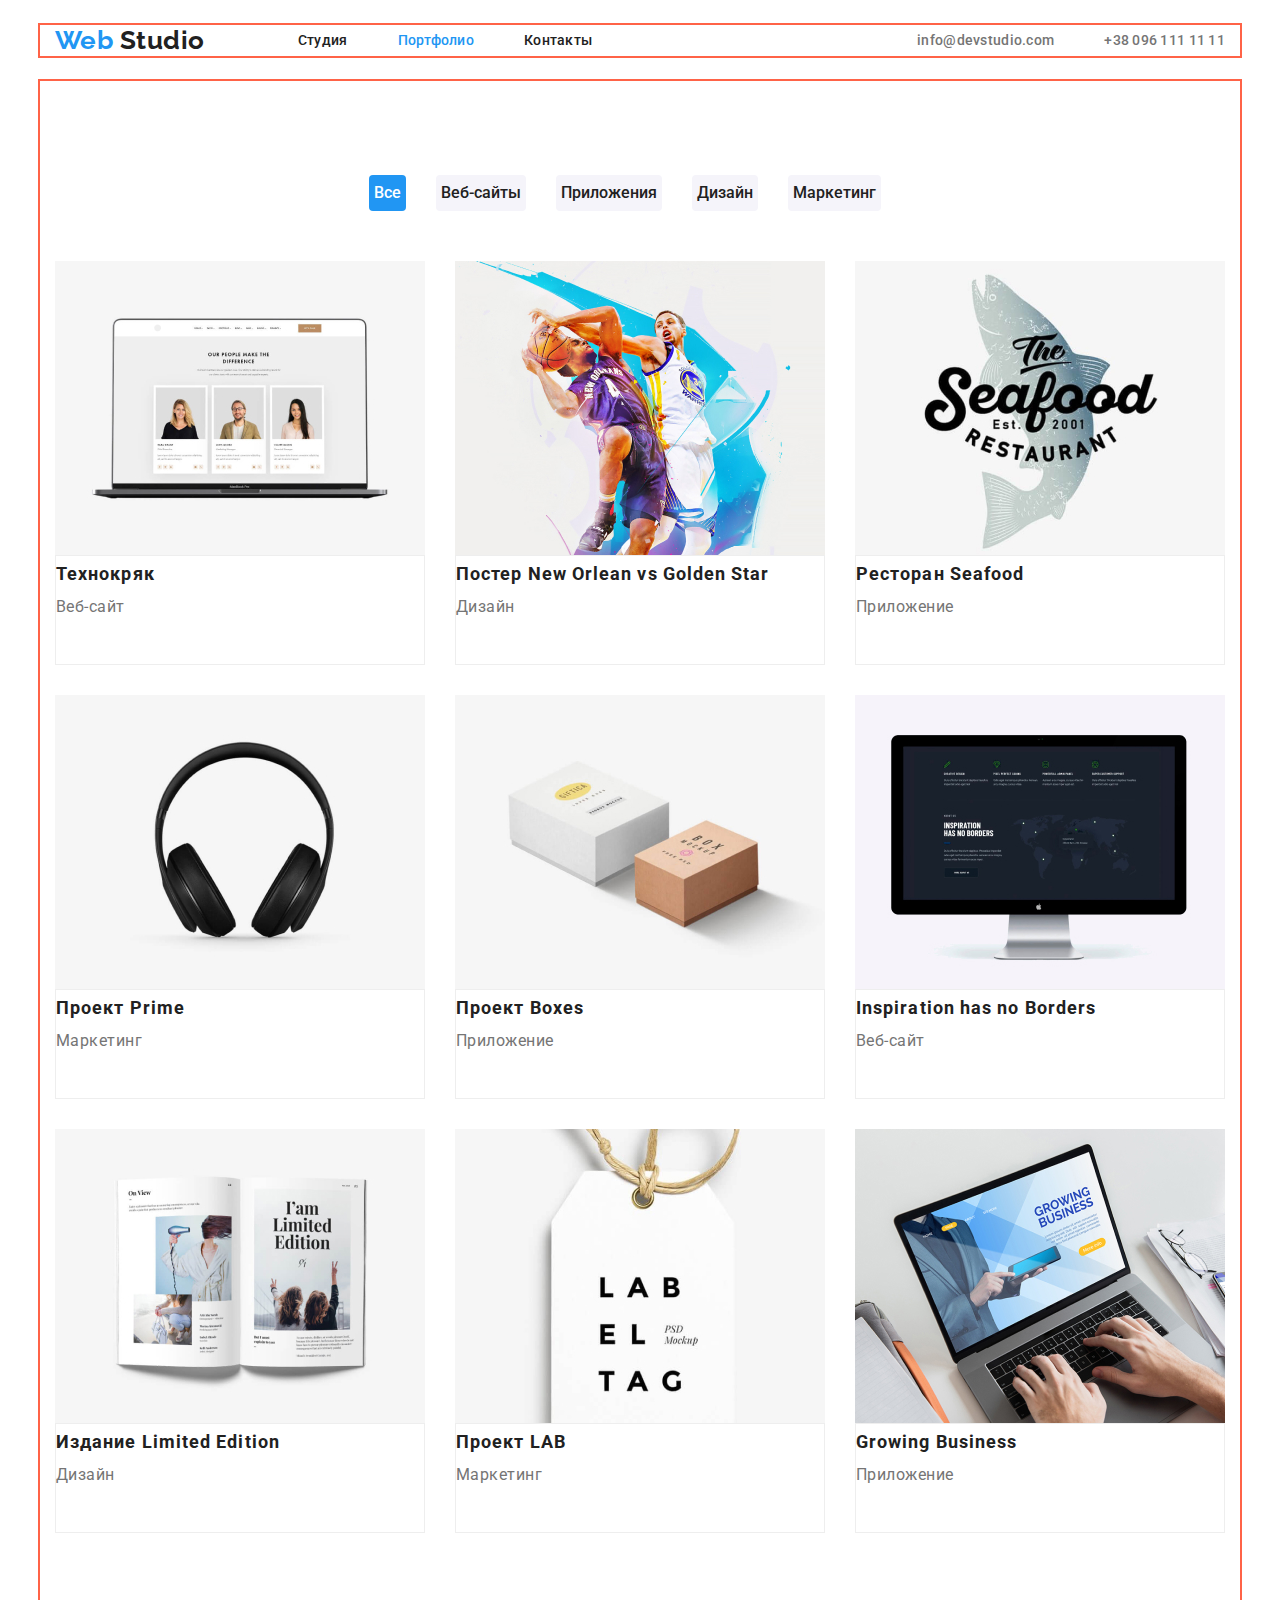
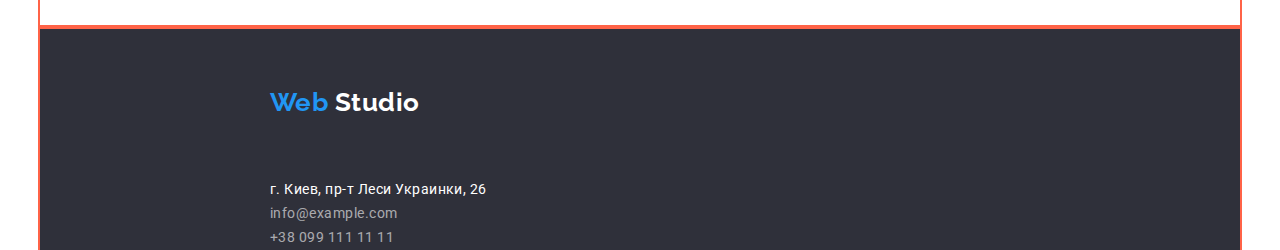
==== portfolio.html @ 09114503 "Репозиторий для разметки и оформления всех декоративных элементов" ====
<!DOCTYPE html>
<html lang="ru">
	<head>
		<meta charset="UTF-8" />
		<meta name="viewport" content="width=device-width, initial-scale=1.0" />
		<title>Портфолио</title>
		<link
			href="https://fonts.googleapis.com/css2?family=Raleway:wght@700&family=Roboto:wght@400;500;700;900&display=swap"
			rel="stylesheet"
		/>
		<link
			rel="stylesheet"
			href="https://cdnjs.cloudflare.com/ajax/libs/modern-normalize/1.0.0/modern-normalize.min.css"
		/>
		<link rel="stylesheet" href="./css/styles.css" />
	</head>
	<body>
		<!--Шапка сайта-->
		<header class="header">
			<div class="container">
				<nav class="navigation">
					<a href="/" class="logo" lang="en">
						Web
						<span class="accent-black">Studio</span>
					</a>
					<ul class="site-nav">
						<li class="site-nav-item"><a href="./index.html" class="link">Студия</a></li>
						<li class="site-nav-item"><a href="./portfolio.html" class="link current">Портфолио</a></li>
						<li class="site-nav-item"><a href="" class="link">Контакты</a></li>
					</ul>
				</nav>
				<address>
					<ul class="contacts">
						<li class="item">
							<a href="mailto:info@devstudio.com" class="link">info@devstudio.com</a>
						</li>
						<li>
							<a href="tel:+380961111111" class="link">+38 096 111 11 11</a>
						</li>
					</ul>
				</address>
			</div>
		</header>
		<main>
			<!-- Проекты -->
			<section>
				<div class="container">
					<ul class="projects">
						<li><button type="button" class="btn item current">Все</button></li>
						<li><button type="button" class="btn item">Веб-сайты</button></li>
						<li><button type="button" class="btn item">Приложения</button></li>
						<li><button type="button" class="btn item">Дизайн</button></li>
						<li><button type="button" class="btn item">Маркетинг</button></li>
					</ul>

					<ul class="portfolio-section">
						<li class="portfolio-section-item">
							<a href="">
								<img src="./images/tech.jpg" alt="Технокряк" width="370" height="294" />
								<div class="descrpt">
									<h2 class="title-list">Технокряк</h2>
									<p class="list">Веб-сайт</p>
								</div>
							</a>
						</li>

						<li class="portfolio-section-item">
							<a href="">
								<img src="./images/poster.jpg" alt="Постер New Orlean vs Golden Star" width="370" height="294" />
								<div class="descrpt">
									<h2 class="title-list">Постер New Orlean vs Golden Star</h2>
									<p class="list">Дизайн</p>
								</div>
							</a>
						</li>

						<li class="portfolio-section-item">
							<a href="">
								<img src="./images/Seafood.jpg" alt="Ресторан Seafood" width="370" height="294" />
								<div class="descrpt">
									<h2 class="title-list">Ресторан Seafood</h2>
									<p class="list">Приложение</p>
								</div>
							</a>
						</li>

						<li class="portfolio-section-item">
							<a href="">
								<img src="./images/prime-project.jpg" alt="Проект Prime" width="370" height="294" />
								<div class="descrpt">
									<h2 class="title-list">Проект Prime</h2>
									<p class="list">Маркетинг</p>
								</div>
							</a>
						</li>

						<li class="portfolio-section-item">
							<a href="">
								<img src="./images/boxes-project.jpg" alt="Проект Boxes" width="370" height="294" />
								<div class="descrpt">
									<h2 class="title-list">Проект Boxes</h2>
									<p class="list">Приложение</p>
								</div>
							</a>
						</li>

						<li class="portfolio-section-item">
							<a href="">
								<img src="./images/inspiration.jpg" alt="Inspiration has no Borders" width="370" height="294" />
								<div class="descrpt">
									<h2 class="title-list">Inspiration has no Borders</h2>
									<p class="list">Веб-сайт</p>
								</div>
							</a>
						</li>

						<li class="portfolio-section-item">
							<a href="">
								<img src="./images/limited-edition.jpg" alt="Издание Limited Edition" width="370" height="294" />
								<div class="descrpt">
									<h2 class="title-list">Издание Limited Edition</h2>
									<p class="list">Дизайн</p>
								</div>
							</a>
						</li>

						<li class="portfolio-section-item">
							<a href="">
								<img src="./images/lab-project.jpg" alt="Проект LAB" width="370" height="294" />
								<div class="descrpt">
									<h2 class="title-list">Проект LAB</h2>
									<p class="list">Маркетинг</p>
								</div>
							</a>
						</li>

						<li class="portfolio-section-item">
							<a href="">
								<img src="./images/growing-business.jpg" alt="Growing Business" width="370" height="294" />
								<div class="descrpt">
									<h2 class="title-list">Growing Business</h2>
									<p class="list">Приложение</p>
								</div>
							</a>
						</li>
					</ul>
				</div>
			</section>
		</main>

		<!--Футер-->
		<footer>
			<div class="footer container">
				<div class="footer-logo">
					<a href="/" class="footer logo">
						Web
						<span class="accent-white">Studio</span>
					</a>
				</div>
				<address class="footer-nav">
					г. Киев, пр-т Леси Украинки, 26
					<br />
					<a href="mailto:info@example.com" class="footer-contacts">info@example.com</a>
					<br />
					<a href="tel:+380991111111" class="footer-contacts">+38 099 111 11 11</a>
				</address>
			</div>

			<!-- <b class="footer-nav">присоединяйтесь</b>
			<ul>
				<li><a href="" aria-label="Ссылка на Instagram">Instagram</a></li>
				<li><a href="" aria-label="Ссылка на Twitter">Twitter</a></li>
				<li><a href="" aria-label="Ссылка на Facebook">Facebook</a></li>
				<li><a href="" aria-label="Ссылка на LinkedIn">LinkedIn</a></li>
			</ul>

			<b class="footer-nav">Подпишитесь на рассылку</b>
			<a href="" class="button">Подписаться</a> -->
		</footer>
	</body>
</html>
---- css/styles.css ----
:root {
	--primary-text-color: #212121;
	--title-text-color: #757575;
	--accent-color: #2196f3;
	--primary-white-color: #ffffff;
	--title-background-color: #f5f4fa;
	--footer-color: rgba(255, 255, 255, 0.6);
	--footer-background-color: #2f303a;
}

*,
*::before,
*::after {
	margin: 0;
	padding: 0;
}

body {
	background-color: var(--primary-white-color);
	color: var(--primary-text-color);
	font-family: Roboto, sans-serif;
	letter-spacing: 0.03em;
}
img {
	display: block;
}
visually-hidden {
}

ul {
	list-style: none;
	padding: 0;
	margin: 0;
}
a {
	text-decoration: none;
}

address {
	font-style: normal;
}

.container {
	width: 1200px;
	padding: 0 15px;
	margin: 0 auto;
	outline: 2px solid tomato;
}
/* Header */

.header {
	padding-top: 25px;
	padding-bottom: 25px;
}

.header .container {
	display: flex;
	align-items: center;
	justify-content: space-between;
}
.navigation {
	display: flex;
	align-items: center;
}

/* Logo */
.logo {
	color: var(--accent-color);
	font-family: Raleway, sans-serif;
	font-weight: bold;
	font-size: 26px;
	line-height: 1.19;
	text-decoration: none;

	margin-right: 93px;
}
.accent-black {
	color: var(--primary-text-color);
}
.accent-white {
	color: var(--primary-white-color);
}

/* Site-navigation */
.site-nav {
	display: flex;
}
.site-nav-item:not(:last-child) {
	margin-right: 50px;
}

.site-nav .link {
	color: var(--primary-text-color);
	font-weight: 500;
	font-size: 14px;
	line-height: 1.14;
	letter-spacing: 0.02em;
	text-decoration: none;
}

.site-nav .link:hover,
.site-nav .link:focus {
	color: var(--accent-color);
}

.site-nav .link.current {
	color: var(--accent-color);
}

/* Contacts */
.contacts {
	display: flex;
}
.contacts .item {
	margin-right: 50px;
}

.contacts .link {
	color: var(--title-text-color);
	font-style: normal;
	font-weight: 500;
	font-size: 14px;
	line-height: 1.14;
	letter-spacing: 0.02em;
	text-decoration: none;
}
.contacts .link:hover,
.contacts .link:focus {
	color: var(--accent-color);
}

/* Hero */
.hero .container {
	text-align: center;
	padding-top: 200px;
	padding-bottom: 280px;
	background-color: var(--footer-background-color);
}

.hero-title {
	color: var(--primary-white-color);
	font-weight: 900;
	font-size: 44px;
	line-height: 1.37;
	letter-spacing: 0.06em;
	margin-bottom: 30px;
}
.button {
	background-color: var(--accent-color);
	color: var(--primary-white-color);
	font-weight: bold;
	font-size: 16px;
	min-width: 200px;
	min-height: 50px;
	line-height: 1.88;
	text-align: center;
	letter-spacing: 0.06em;
	text-decoration: none;
	padding: 10px 32px;
	cursor: pointer;
}
/* Features */

.container .feature-list .title {
	color: var(--primary-text-color);
	font-weight: bold;
	font-size: 14px;
	line-height: 1.14;
	text-transform: uppercase;
}
.feature-list .text {
	color: var(--title-text-color);
	font-size: 14px;
	line-height: 1.71;
}

.feature-section .feature-list {
	display: flex;
}
.feature-section .item {
	width: 270px;
	flex-wrap: wrap;
	margin-top: 94px;
	margin-bottom: 94px;
	margin-right: 30px;
}
.section-title {
	color: var(--primary-text-color);
	font-weight: bold;
	font-size: 36px;
	line-height: 1.44;
	text-align: center;
	margin-bottom: 50px;
}
/* Our works  */

.work-list {
	display: flex;
	justify-content: space-between;
}
.work-list .item {
	margin-bottom: 188px;
}
.section .text {
	color: var(--title-text-color);
	font-size: 14px;
	line-height: 1.71;
}
.work-list .title {
	background-color: black;
	color: var(--primary-white-color);
	font-weight: bold;
	font-size: 14px;
	line-height: 1.14;
	text-transform: uppercase;
}
/* Team */
.team {
	display: flex;
}
.team .item {
	width: calc((100% - 90px) / 4);
	margin-bottom: 154px;
	text-align: center;
}
.team .item:not(:last-child) {
	margin-right: 30px;
}

.team-section .container {
	background-color: var(--title-background-color);
	margin-bottom: 94 px;
}

.team .name {
	color: var(--primary-text-color);
	font-weight: 500;
	font-size: 16px;
	line-height: 1.19;
	padding-top: 30px;
	padding-bottom: 10px;
}
.team .profession {
	color: var(--title-text-color);
	font-size: 16px;
	line-height: 1.9;
}
.team-descr {
	background: #ffffff;
	height: 108px;
}

/* Footer */

.footer.container {
	background-color: var(--footer-background-color);
	min-height: 220px;
}
.footer-nav {
	background-color: var(--footer-background-color);
	color: var(--primary-white-color);
	font-style: normal;
	font-size: 14px;
	line-height: 1.71;
	margin-top: 60px;
	margin-left: 215px;
}
.footer-contacts {
	background-color: var(--footer-background-color);
	color: var(--footer-color);
	font-size: 14px;
	line-height: 1.71;
	text-decoration: none;
}
.footer.logo {
	margin-left: 215px;
}

/* .footer-join {
	background-color: var(--footer-background-color);
	color: var(--primary-white-color);
	font-weight: bold;
	font-size: 14px;
	line-height: 1.14;
	text-transform: uppercase;
} */
.footer-logo {
	padding-top: 60px;
}
/* Стили для портфолио */
.projects .btn {
	background-color: var(--title-background-color);
	color: var(--primary-text-color);
	font-weight: 500;
	font-size: 16px;
	line-height: 1.62;
	border-radius: 4px;
	cursor: pointer;
	padding: 5px;
	margin-right: 30px;
	border: 0;
}
ul.projects {
	display: flex;
	justify-content: center;
}
.projects .item {
	margin-top: 94px;
	margin-bottom: 50px;
}

.projects .btn:hover,
.projects .btn:focus {
	background-color: var(--accent-color);
}
.projects .btn.current {
	background-color: var(--accent-color);
	color: var(--primary-white-color);
}

/* Portfolio section */

.portfolio-section {
	display: flex;
	flex-wrap: wrap;
	padding-bottom: 94px;
}

/* .container .portfolio-section {
} */
.portfolio-section-item {
	width: 370px;
	margin-right: 30px;
	margin-bottom: 30px;
}
.portfolio-section-item:nth-child(3n) {
	margin-right: 0;
}
.portfolio-section-item:nth-last-child(-n + 3) {
	margin-bottom: 0;
}
.portfolio-section .title-list {
	color: var(--primary-text-color);
	font-weight: bold;
	font-size: 18px;
	line-height: 2;
	letter-spacing: 0.06em;
}
.portfolio-section .list {
	color: var(--title-text-color);
	font-size: 16px;
	line-height: 1.87;
}

.descrpt {
	border: 1px solid #eeeeee;
	height: 110px;
}

/* .portfolio-section .description {
	background-color: var(--accent-color);
	color: var(--primary-white-color);
	font-size: 18px;
	line-height: 1.56;
} */
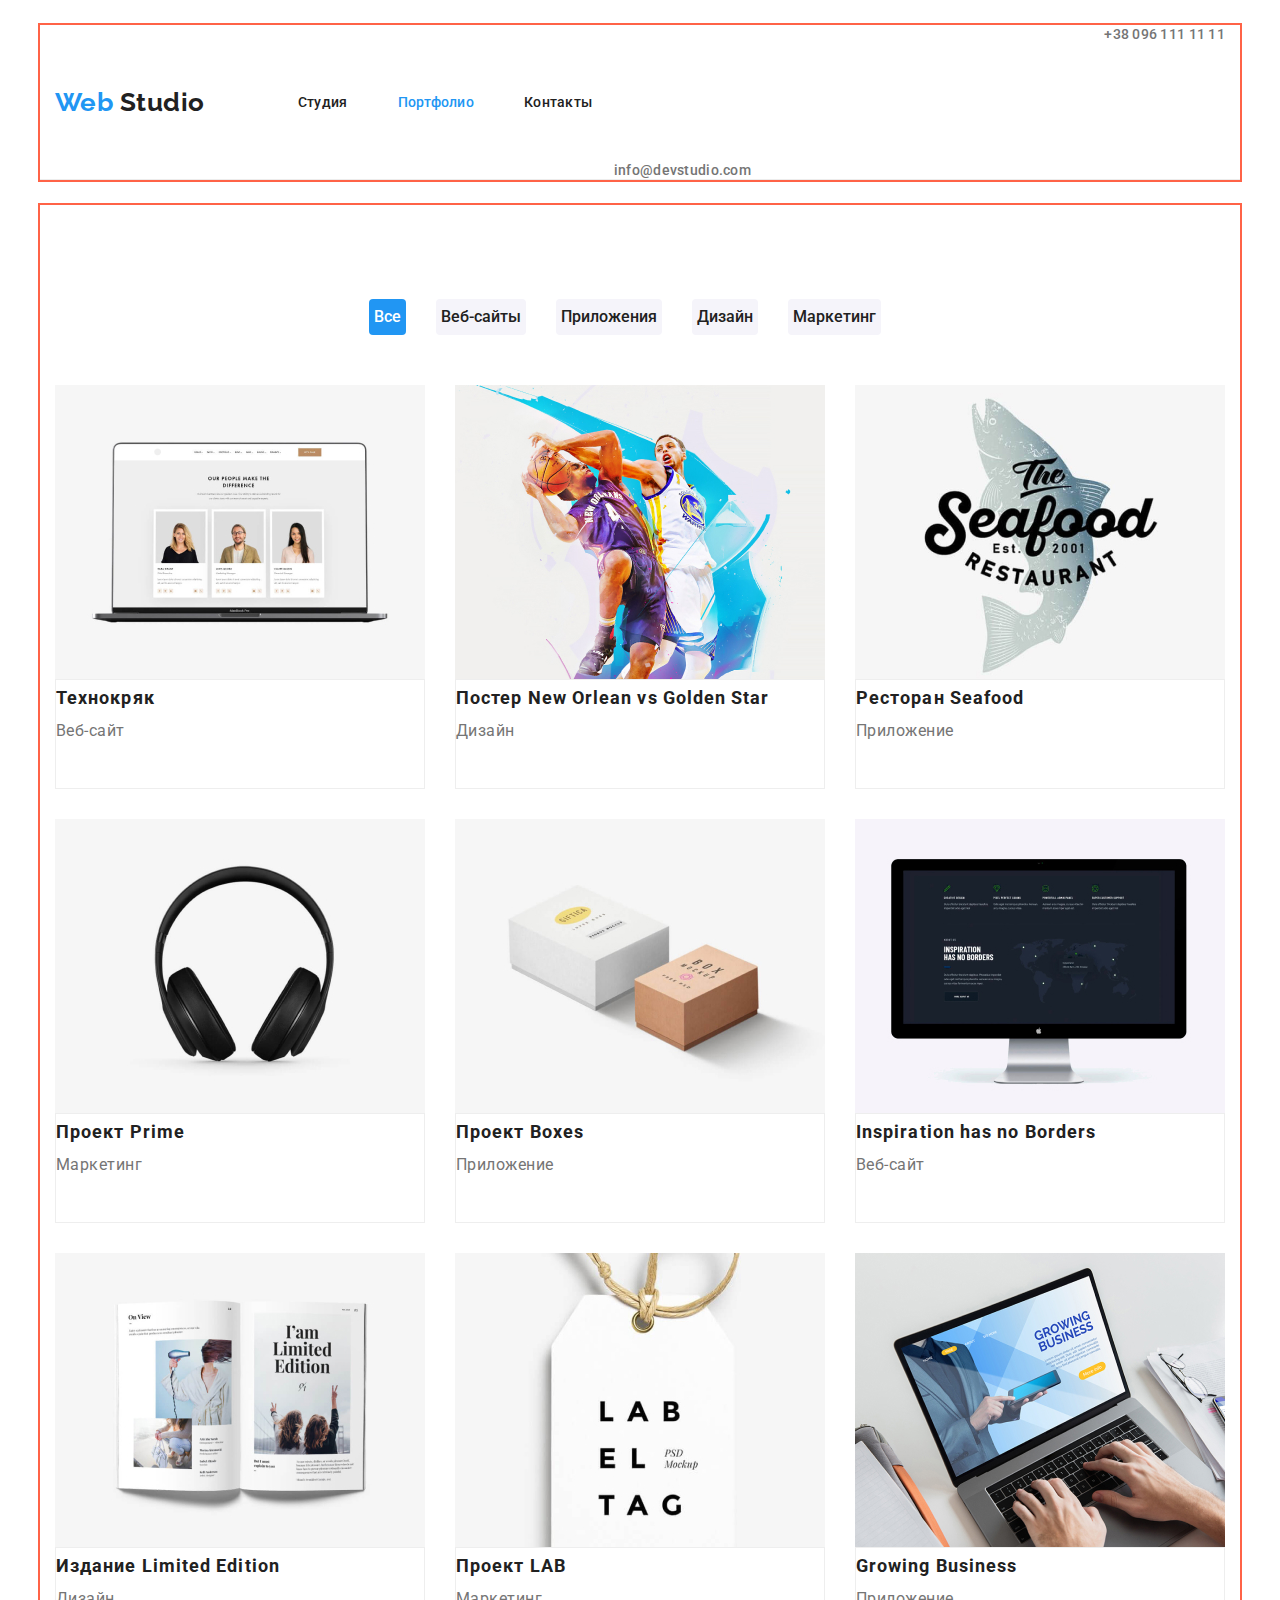
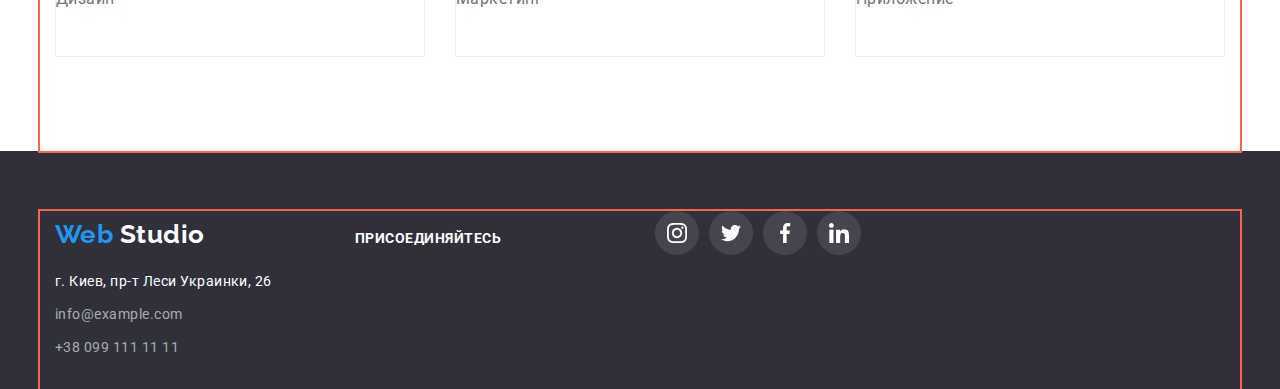
==== commit 88d11050: "Добавляет отступы" ====
--- a/portfolio.html
+++ b/portfolio.html
@@ -32,7 +32,12 @@
 				<address>
 					<ul class="contacts">
 						<li class="item">
-							<a href="mailto:info@devstudio.com" class="link">info@devstudio.com</a>
+							<a href="mailto:info@devstudio.com" class="link">
+								info@devstudio.com
+								<svg>
+									<use></use>
+								</svg>
+							</a>
 						</li>
 						<li>
 							<a href="tel:+380961111111" class="link">+38 096 111 11 11</a>
@@ -148,34 +153,57 @@
 			</section>
 		</main>
 
-		<!--Футер-->
-		<footer>
-			<div class="footer container">
-				<div class="footer-logo">
-					<a href="/" class="footer logo">
+		<!-- Футер -->
+		<footer class="footer">
+			<div class="container">
+				<div class="footer-item">
+					<a href="/" class="logo">
 						Web
 						<span class="accent-white">Studio</span>
 					</a>
+
+					<address class="footer-nav">
+						<p>г. Киев, пр-т Леси Украинки, 26</p>
+
+						<a href="mailto:info@example.com" class="footer-contacts">info@example.com</a>
+
+						<a href="tel:+380991111111" class="footer-contacts">+38 099 111 11 11</a>
+					</address>
 				</div>
-				<address class="footer-nav">
-					г. Киев, пр-т Леси Украинки, 26
-					<br />
-					<a href="mailto:info@example.com" class="footer-contacts">info@example.com</a>
-					<br />
-					<a href="tel:+380991111111" class="footer-contacts">+38 099 111 11 11</a>
-				</address>
+
+				<b class="footer-item footer-join">ПРИСОЕДИНЯЙТЕСЬ</b>
+
+				<ul class="footer-social-list">
+					<li class="footer-list-item">
+						<a href="" class="footer-social-link">
+							<svg class="footer-link-svg">
+								<use href="./images/sprite.svg#instagram"></use>
+							</svg>
+						</a>
+					</li>
+					<li class="footer-list-item">
+						<a href="" class="footer-social-link">
+							<svg class="footer-link-svg">
+								<use href="./images/sprite.svg#twitter"></use>
+							</svg>
+						</a>
+					</li>
+					<li class="footer-list-item">
+						<a href="" class="footer-social-link">
+							<svg class="footer-link-svg">
+								<use href="./images/sprite.svg#facebook"></use>
+							</svg>
+						</a>
+					</li>
+					<li class="footer-list-item">
+						<a href="" class="footer-social-link">
+							<svg class="footer-link-svg">
+								<use href="./images/sprite.svg#linkedin"></use>
+							</svg>
+						</a>
+					</li>
+				</ul>
 			</div>
-
-			<!-- <b class="footer-nav">присоединяйтесь</b>
-			<ul>
-				<li><a href="" aria-label="Ссылка на Instagram">Instagram</a></li>
-				<li><a href="" aria-label="Ссылка на Twitter">Twitter</a></li>
-				<li><a href="" aria-label="Ссылка на Facebook">Facebook</a></li>
-				<li><a href="" aria-label="Ссылка на LinkedIn">LinkedIn</a></li>
-			</ul>
-
-			<b class="footer-nav">Подпишитесь на рассылку</b>
-			<a href="" class="button">Подписаться</a> -->
 		</footer>
 	</body>
 </html>
--- a/css/styles.css
+++ b/css/styles.css
@@ -6,6 +6,7 @@
 	--title-background-color: #f5f4fa;
 	--footer-color: rgba(255, 255, 255, 0.6);
 	--footer-background-color: #2f303a;
+	--logo-color: #afb1b8;
 }
 
 *,
@@ -24,7 +25,15 @@
 img {
 	display: block;
 }
-visually-hidden {
+.visually-hidden {
+	position: absolute !important;
+	clip: rect(1px 1px 1px 1px); /* IE6, IE7 */
+	clip: rect(1px, 1px, 1px, 1px);
+	padding: 0 !important;
+	border: 0 !important;
+	height: 1px !important;
+	width: 1px !important;
+	overflow: hidden;
 }
 
 ul {
@@ -32,6 +41,7 @@
 	padding: 0;
 	margin: 0;
 }
+
 a {
 	text-decoration: none;
 }
@@ -57,6 +67,7 @@
 	display: flex;
 	align-items: center;
 	justify-content: space-between;
+	border-bottom: 1px solid #ececec;
 }
 .navigation {
 	display: flex;
@@ -85,6 +96,7 @@
 .site-nav {
 	display: flex;
 }
+
 .site-nav-item:not(:last-child) {
 	margin-right: 50px;
 }
@@ -129,12 +141,42 @@
 	color: var(--accent-color);
 }
 
+.contacts .mail-svg {
+	width: 16px;
+	height: 12px;
+	fill: var(--title-text-color);
+	margin-right: 10 px;
+}
+.contacts .mail-svg:hover {
+	fill: var(--accent-color);
+}
+.contacts .phone-svg {
+	width: 10px;
+	height: 12px;
+	fill: var(--title-text-color);
+	margin-right: 10 px;
+}
+.contacts .phone-svg:hover {
+	fill: var(--accent-color);
+}
 /* Hero */
-.hero .container {
+.hero {
 	text-align: center;
 	padding-top: 200px;
 	padding-bottom: 280px;
 	background-color: var(--footer-background-color);
+}
+/* Overlay */
+.overlay {
+	max-width: 1600px;
+	height: 600px;
+	margin-left: auto;
+	margin-right: auto;
+	background-image: linear-gradient(to right, rgba(47, 48, 58, 0.4), rgba(47, 48, 58, 0.4)),
+		url(../images/bcg-image.jpg);
+	background-size: cover;
+	background-repeat: no-repeat;
+	background-position: center;
 }
 
 .hero-title {
@@ -192,14 +234,68 @@
 	text-align: center;
 	margin-bottom: 50px;
 }
+.feature-list .item.details::before {
+	content: "";
+	display: block;
+	width: 270px;
+	height: 120px;
+	background-color: var(--title-background-color);
+	background-image: url(../images/antenna.svg);
+	background-repeat: no-repeat;
+	background-position: center;
+	border-radius: 4px;
+	margin-bottom: 30px;
+}
+.feature-list .item.punctuality::before {
+	content: "";
+	display: block;
+	width: 270px;
+	height: 120px;
+	background-color: var(--title-background-color);
+	background-image: url(../images/clock.svg);
+	background-repeat: no-repeat;
+	background-position: center;
+	border-radius: 4px;
+	margin-bottom: 30px;
+}
+.feature-list .item.planning::before {
+	content: "";
+	display: block;
+	width: 270px;
+	height: 120px;
+	background-color: var(--title-background-color);
+	background-image: url(../images/diagram.svg);
+	background-repeat: no-repeat;
+	background-position: center;
+	border-radius: 4px;
+	margin-bottom: 30px;
+}
+.feature-list .item.tech::before {
+	content: "";
+	display: block;
+	width: 270px;
+	height: 120px;
+	background-color: var(--title-background-color);
+	background-image: url(../images/astronaut.svg);
+	background-repeat: no-repeat;
+	background-position: center;
+	border-radius: 4px;
+	margin-bottom: 30px;
+}
+.feature-list .title {
+	margin-bottom: 10px;
+}
 /* Our works  */
+.section-title {
+	padding-top: 94px;
+}
 
 .work-list {
 	display: flex;
 	justify-content: space-between;
 }
 .work-list .item {
-	margin-bottom: 188px;
+	margin-bottom: 94px;
 }
 .section .text {
 	color: var(--title-text-color);
@@ -218,18 +314,15 @@
 .team {
 	display: flex;
 }
+.team-section {
+	background-color: var(--title-background-color);
+}
 .team .item {
 	width: calc((100% - 90px) / 4);
-	margin-bottom: 154px;
 	text-align: center;
 }
 .team .item:not(:last-child) {
 	margin-right: 30px;
-}
-
-.team-section .container {
-	background-color: var(--title-background-color);
-	margin-bottom: 94 px;
 }
 
 .team .name {
@@ -244,17 +337,86 @@
 	color: var(--title-text-color);
 	font-size: 16px;
 	line-height: 1.9;
+	padding-bottom: 16px;
 }
 .team-descr {
 	background: #ffffff;
-	height: 108px;
-}
-
+	min-height: 108px;
+	box-shadow: 0px 1px 3px rgba(0, 0, 0, 0.12), 0px 1px 1px rgba(0, 0, 0, 0.14), 0px 2px 1px rgba(0, 0, 0, 0.2);
+	border-radius: 0px 0px 4px 4px;
+	padding-bottom: 30px;
+	padding-right: 32px;
+	padding-left: 32px;
+	margin-bottom: 94px;
+}
+.social-list {
+	display: flex;
+	justify-content: center;
+}
+.social-list .social-link {
+	display: flex;
+	justify-content: center;
+	align-items: center;
+	width: 44px;
+	height: 44px;
+	border-radius: 50%;
+	color: var(--logo-color);
+}
+.social-list-item:not(:last-child) {
+	margin-right: 10px;
+}
+.social-link-svg {
+	width: 20px;
+	height: 20px;
+	fill: currentColor;
+}
+.social-link:hover {
+	background-color: var(--accent-color);
+	color: var(--primary-white-color);
+}
+
+/* Clients */
+.clients-list {
+	display: flex;
+	flex-wrap: wrap;
+}
+.clients-list-item {
+	width: calc((100% - 5 * 30px) / 6);
+	margin-bottom: 94px;
+}
+.clients-list-item:not(:last-child) {
+	margin-right: 30px;
+}
+.clients-link {
+	display: flex;
+	width: calc((100% - 5 * 30px) / 6);
+	border: 1px solid #afb1b8;
+	border-radius: 4px;
+	height: 90px;
+	width: 170px;
+	justify-content: center;
+	align-items: center;
+	color: var(--logo-color);
+}
+.clients-link:hover {
+	color: var(--accent-color);
+	border-color: var(--accent-color);
+}
+.clients-svg {
+	height: 49px;
+	fill: currentColor;
+}
 /* Footer */
 
-.footer.container {
+.footer {
 	background-color: var(--footer-background-color);
 	min-height: 220px;
+	display: flex;
+	padding-top: 60px;
+}
+.footer .container {
+	display: flex;
+	align-items: baseline;
 }
 .footer-nav {
 	background-color: var(--footer-background-color);
@@ -262,31 +424,68 @@
 	font-style: normal;
 	font-size: 14px;
 	line-height: 1.71;
-	margin-top: 60px;
-	margin-left: 215px;
+	margin-top: 20px;
+	margin-bottom: 9px;
 }
 .footer-contacts {
+	display: block;
 	background-color: var(--footer-background-color);
 	color: var(--footer-color);
 	font-size: 14px;
 	line-height: 1.71;
 	text-decoration: none;
-}
-.footer.logo {
-	margin-left: 215px;
-}
-
-/* .footer-join {
-	background-color: var(--footer-background-color);
+	margin-bottom: 9px;
+	margin-top: 9px;
+}
+.footer-social-list {
+	display: flex;
+	justify-content: center;
+}
+.footer-social-list .footer-social-link {
+	display: flex;
+	justify-content: center;
+	align-items: center;
+	width: 44px;
+	height: 44px;
+	border-radius: 50%;
+	color: var(--primary-white-color);
+	background-color: rgba(255, 255, 255, 0.1);
+}
+.footer-item {
+	width: calc((50% - 45px) / 2);
+	justify-content: center;
+	align-items: center;
+	margin-bottom: 20px;
+}
+.footer-item:not(:last-child) {
+	margin-right: 30px;
+}
+.footer-list-item:not(:last-child) {
+	margin-right: 10px;
+}
+.footer-social-link:hover {
+	background-color: var(--accent-color);
+}
+/* b {
+	margin-bottom: 20px;
+} */
+.footer-link-svg {
+	width: 20px;
+	height: 20px;
+	fill: currentColor;
+}
+
+.footer-join {
 	color: var(--primary-white-color);
 	font-weight: bold;
 	font-size: 14px;
 	line-height: 1.14;
 	text-transform: uppercase;
-} */
-.footer-logo {
-	padding-top: 60px;
-}
+	justify-content: center;
+	align-items: center;
+	margin-bottom: 20px;
+}
+
 /* Стили для портфолио */
 .projects .btn {
 	background-color: var(--title-background-color);
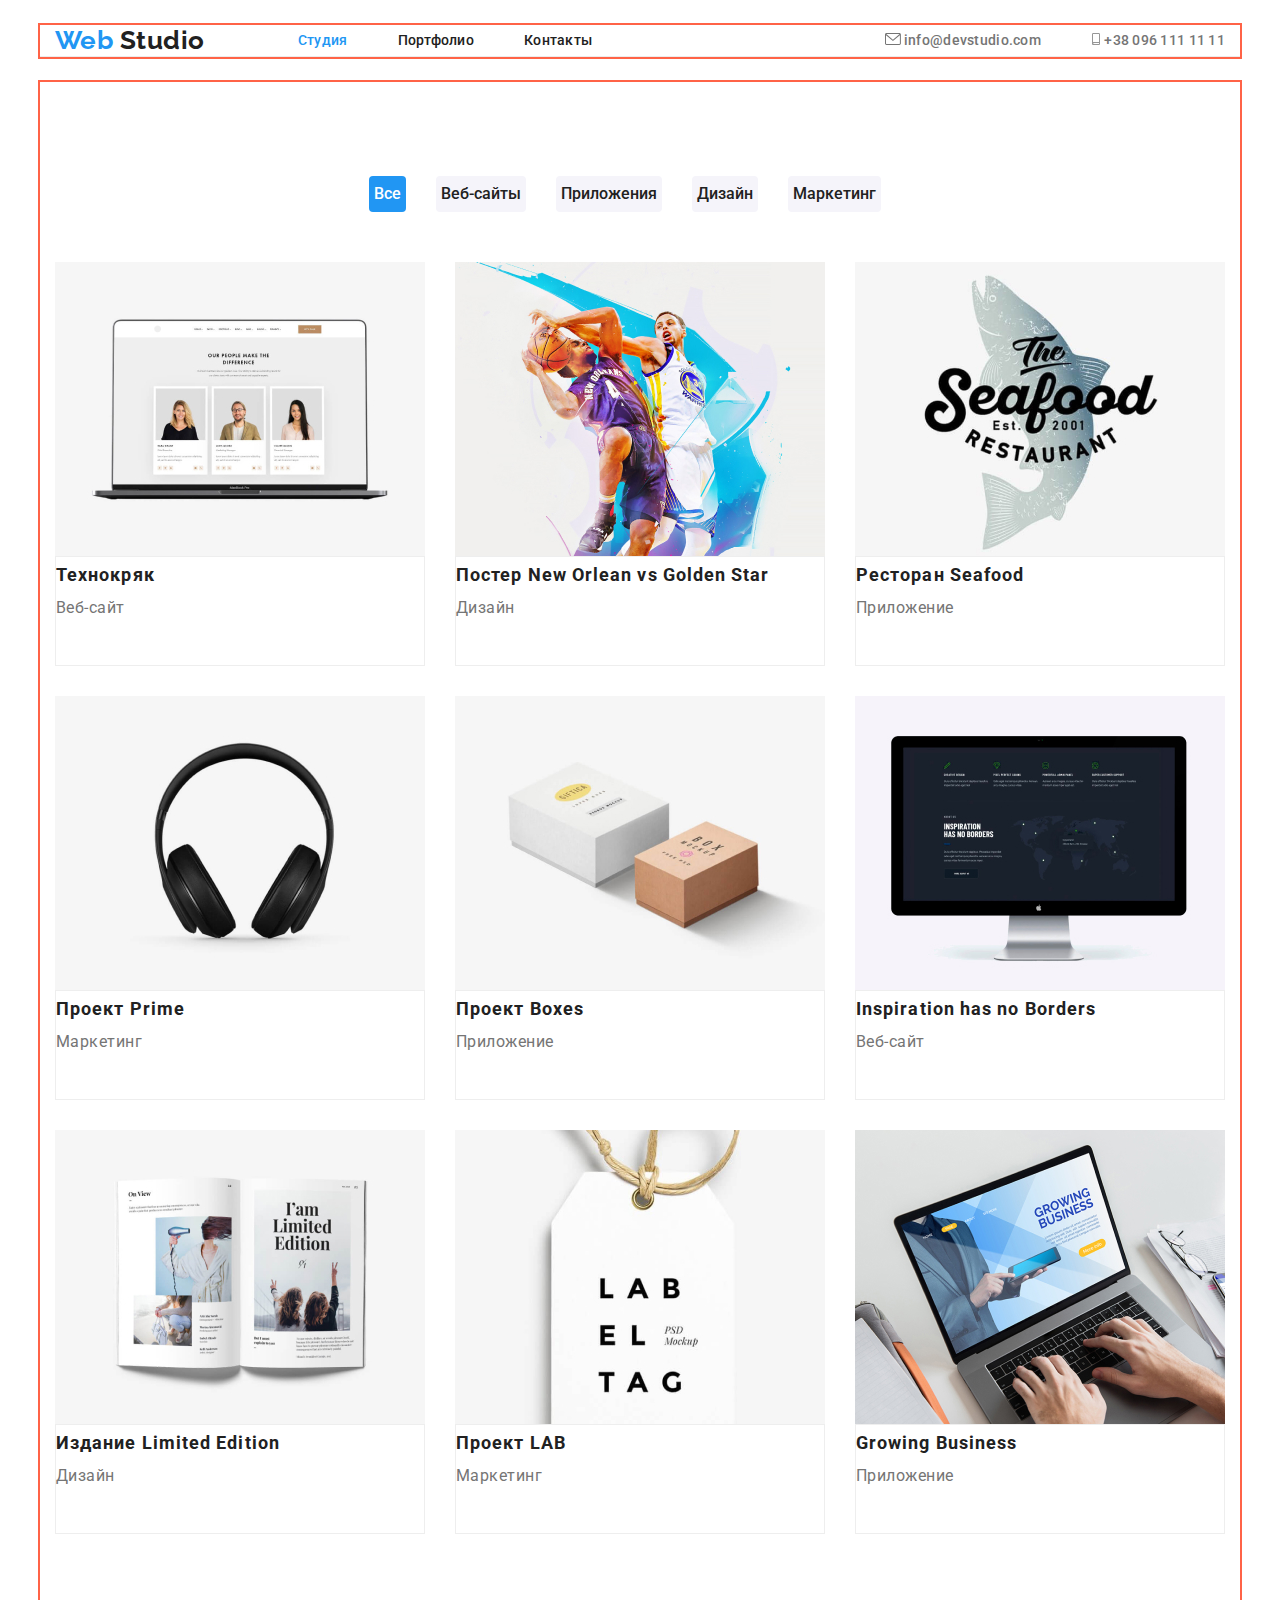
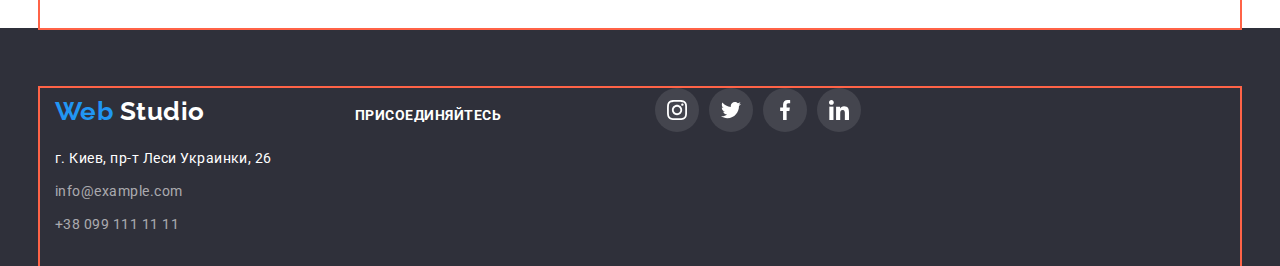
==== commit 7107b8a9: "Update portfolio.html" ====
--- a/portfolio.html
+++ b/portfolio.html
@@ -20,27 +20,32 @@
 			<div class="container">
 				<nav class="navigation">
 					<a href="/" class="logo" lang="en">
-						Web
+						<span>Web</span>
 						<span class="accent-black">Studio</span>
 					</a>
 					<ul class="site-nav">
-						<li class="site-nav-item"><a href="./index.html" class="link">Студия</a></li>
-						<li class="site-nav-item"><a href="./portfolio.html" class="link current">Портфолио</a></li>
+						<li class="site-nav-item"><a href="./index.html" class="link current">Студия</a></li>
+						<li class="site-nav-item"><a href="./portfolio.html" class="link">Портфолио</a></li>
 						<li class="site-nav-item"><a href="" class="link">Контакты</a></li>
 					</ul>
 				</nav>
 				<address>
 					<ul class="contacts">
 						<li class="item">
-							<a href="mailto:info@devstudio.com" class="link">
+							<a href="mailto:info@devstudio.com" class="mail link current">
+								<svg class="mail-svg">
+									<use href="./images/sprite.svg#mail"></use>
+								</svg>
 								info@devstudio.com
-								<svg>
-									<use></use>
+							</a>
+						</li>
+						<li>
+							<a href="tel:+380961111111" class="phone link current">
+								<svg class="phone-svg">
+									<use href="./images/sprite.svg#phone"></use>
 								</svg>
-							</a>
-						</li>
-						<li>
-							<a href="tel:+380961111111" class="link">+38 096 111 11 11</a>
+								+38 096 111 11 11
+							</a>
 						</li>
 					</ul>
 				</address>
@@ -171,7 +176,7 @@
 					</address>
 				</div>
 
-				<b class="footer-item footer-join">ПРИСОЕДИНЯЙТЕСЬ</b>
+				<b class="footer-item footer-join"><span>ПРИСОЕДИНЯЙТЕСЬ</span></b>
 
 				<ul class="footer-social-list">
 					<li class="footer-list-item">
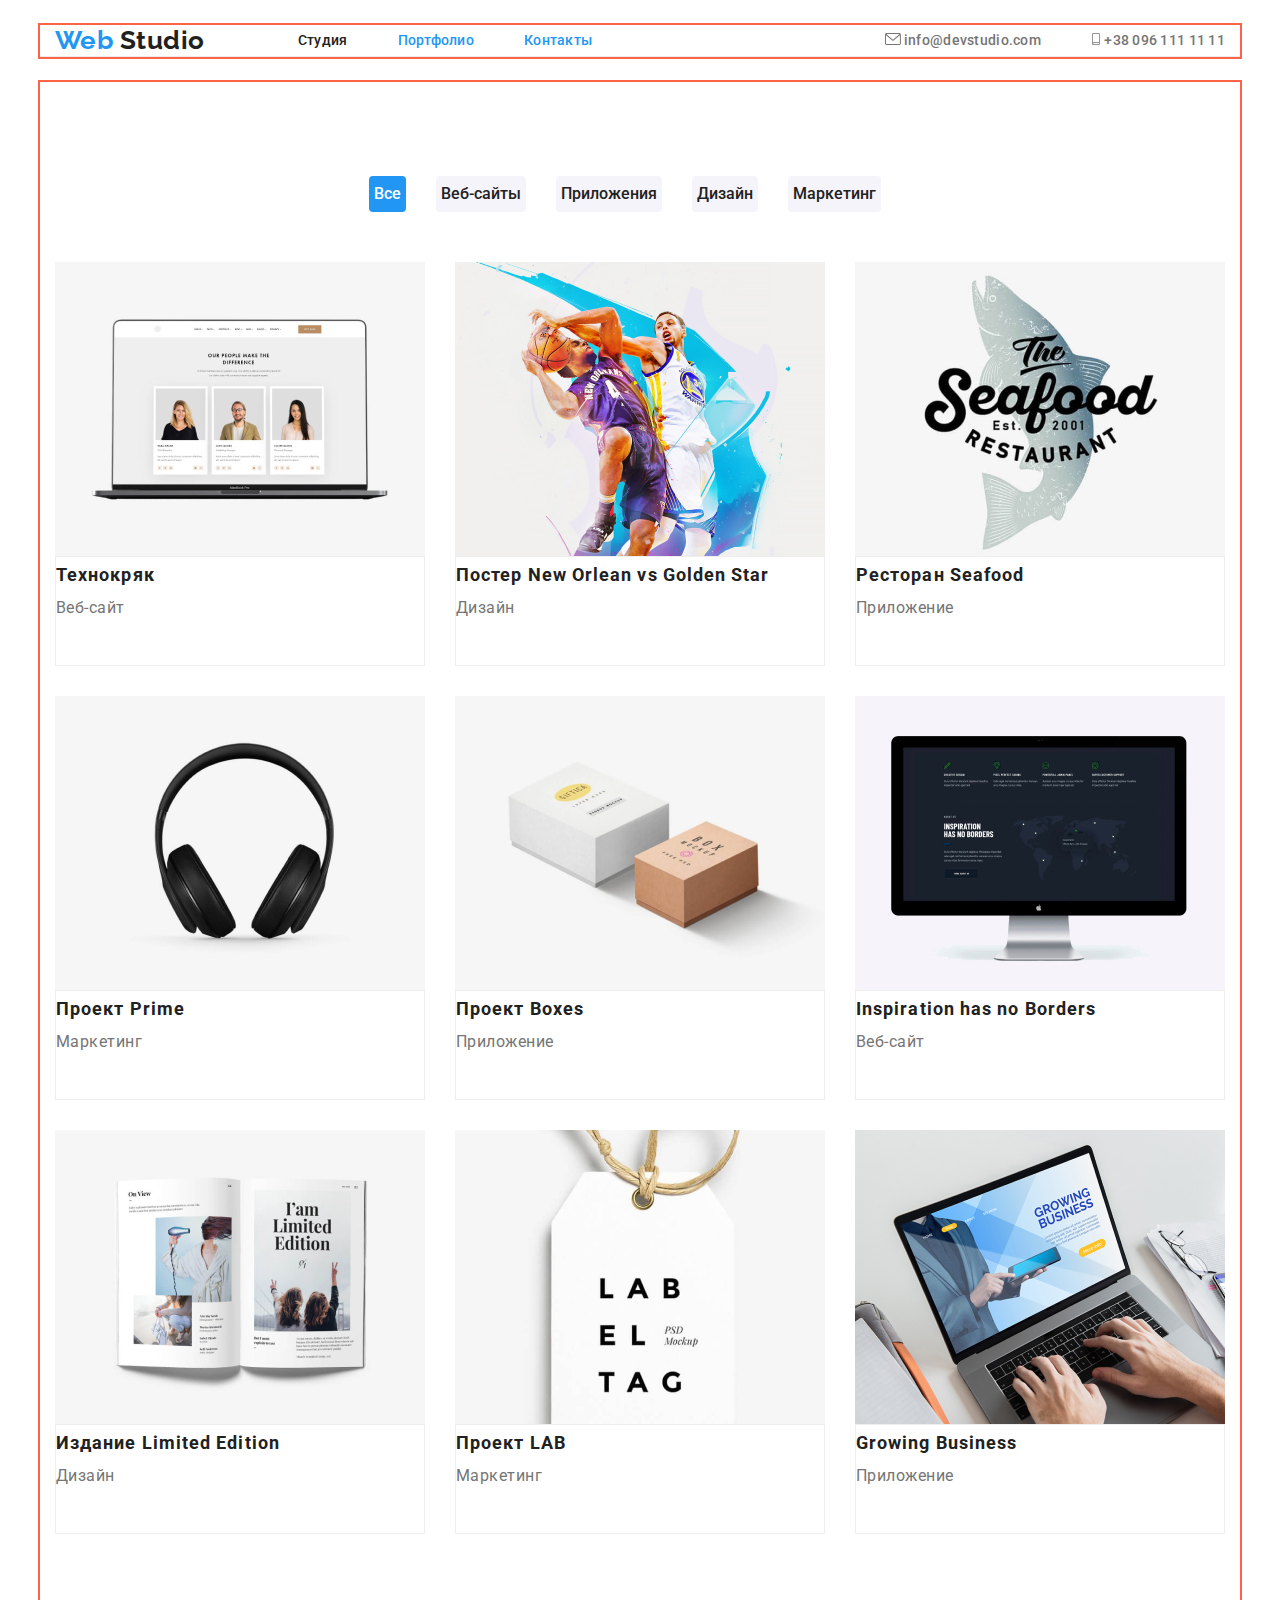
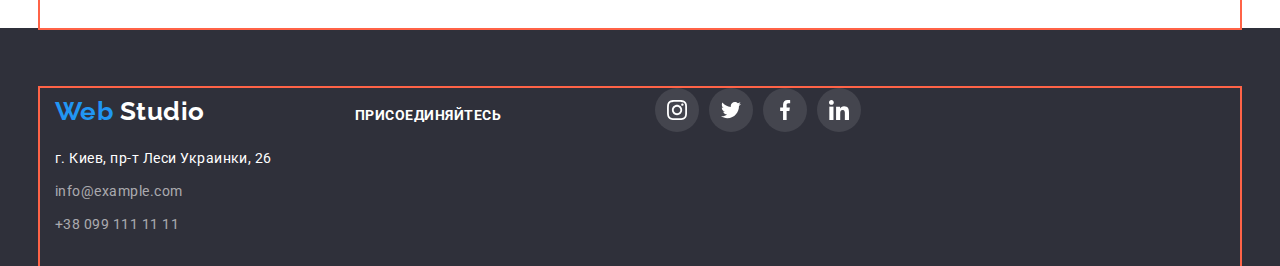
==== commit aa923ca6: "..." ====
--- a/portfolio.html
+++ b/portfolio.html
@@ -24,9 +24,9 @@
 						<span class="accent-black">Studio</span>
 					</a>
 					<ul class="site-nav">
-						<li class="site-nav-item"><a href="./index.html" class="link current">Студия</a></li>
-						<li class="site-nav-item"><a href="./portfolio.html" class="link">Портфолио</a></li>
-						<li class="site-nav-item"><a href="" class="link">Контакты</a></li>
+						<li class="site-nav-item"><a href="./index.html" class="link">Студия</a></li>
+						<li class="site-nav-item"><a href="./portfolio.html" class="link current">Портфолио</a></li>
+						<li class="site-nav-item"><a href="" class="link current">Контакты</a></li>
 					</ul>
 				</nav>
 				<address>
@@ -176,7 +176,7 @@
 					</address>
 				</div>
 
-				<b class="footer-item footer-join"><span>ПРИСОЕДИНЯЙТЕСЬ</span></b>
+				<b class="footer-item footer-join">ПРИСОЕДИНЯЙТЕСЬ</b>
 
 				<ul class="footer-social-list">
 					<li class="footer-list-item">
--- a/css/styles.css
+++ b/css/styles.css
@@ -455,6 +455,7 @@
 	width: calc((50% - 45px) / 2);
 	justify-content: center;
 	align-items: center;
+	display: inline-block;
 	margin-bottom: 20px;
 }
 .footer-item:not(:last-child) {
@@ -466,9 +467,7 @@
 .footer-social-link:hover {
 	background-color: var(--accent-color);
 }
-/* b {
-	margin-bottom: 20px;
-} */
+
 .footer-link-svg {
 	width: 20px;
 	height: 20px;
@@ -484,6 +483,7 @@
 	justify-content: center;
 	align-items: center;
 	margin-bottom: 20px;
+	display: inline-block;
 }
 
 /* Стили для портфолио */
@@ -525,8 +525,6 @@
 	padding-bottom: 94px;
 }
 
-/* .container .portfolio-section {
-} */
 .portfolio-section-item {
 	width: 370px;
 	margin-right: 30px;
@@ -555,7 +553,9 @@
 	border: 1px solid #eeeeee;
 	height: 110px;
 }
-
+.descrpt:hover {
+	box-shadow: 0px 1px 1px rgba(0, 0, 0, 0.12), 0px 4px 4px rgba(0, 0, 0, 0.06), 1px 4px 6px rgba(0, 0, 0, 0.16);
+}
 /* .portfolio-section .description {
 	background-color: var(--accent-color);
 	color: var(--primary-white-color);
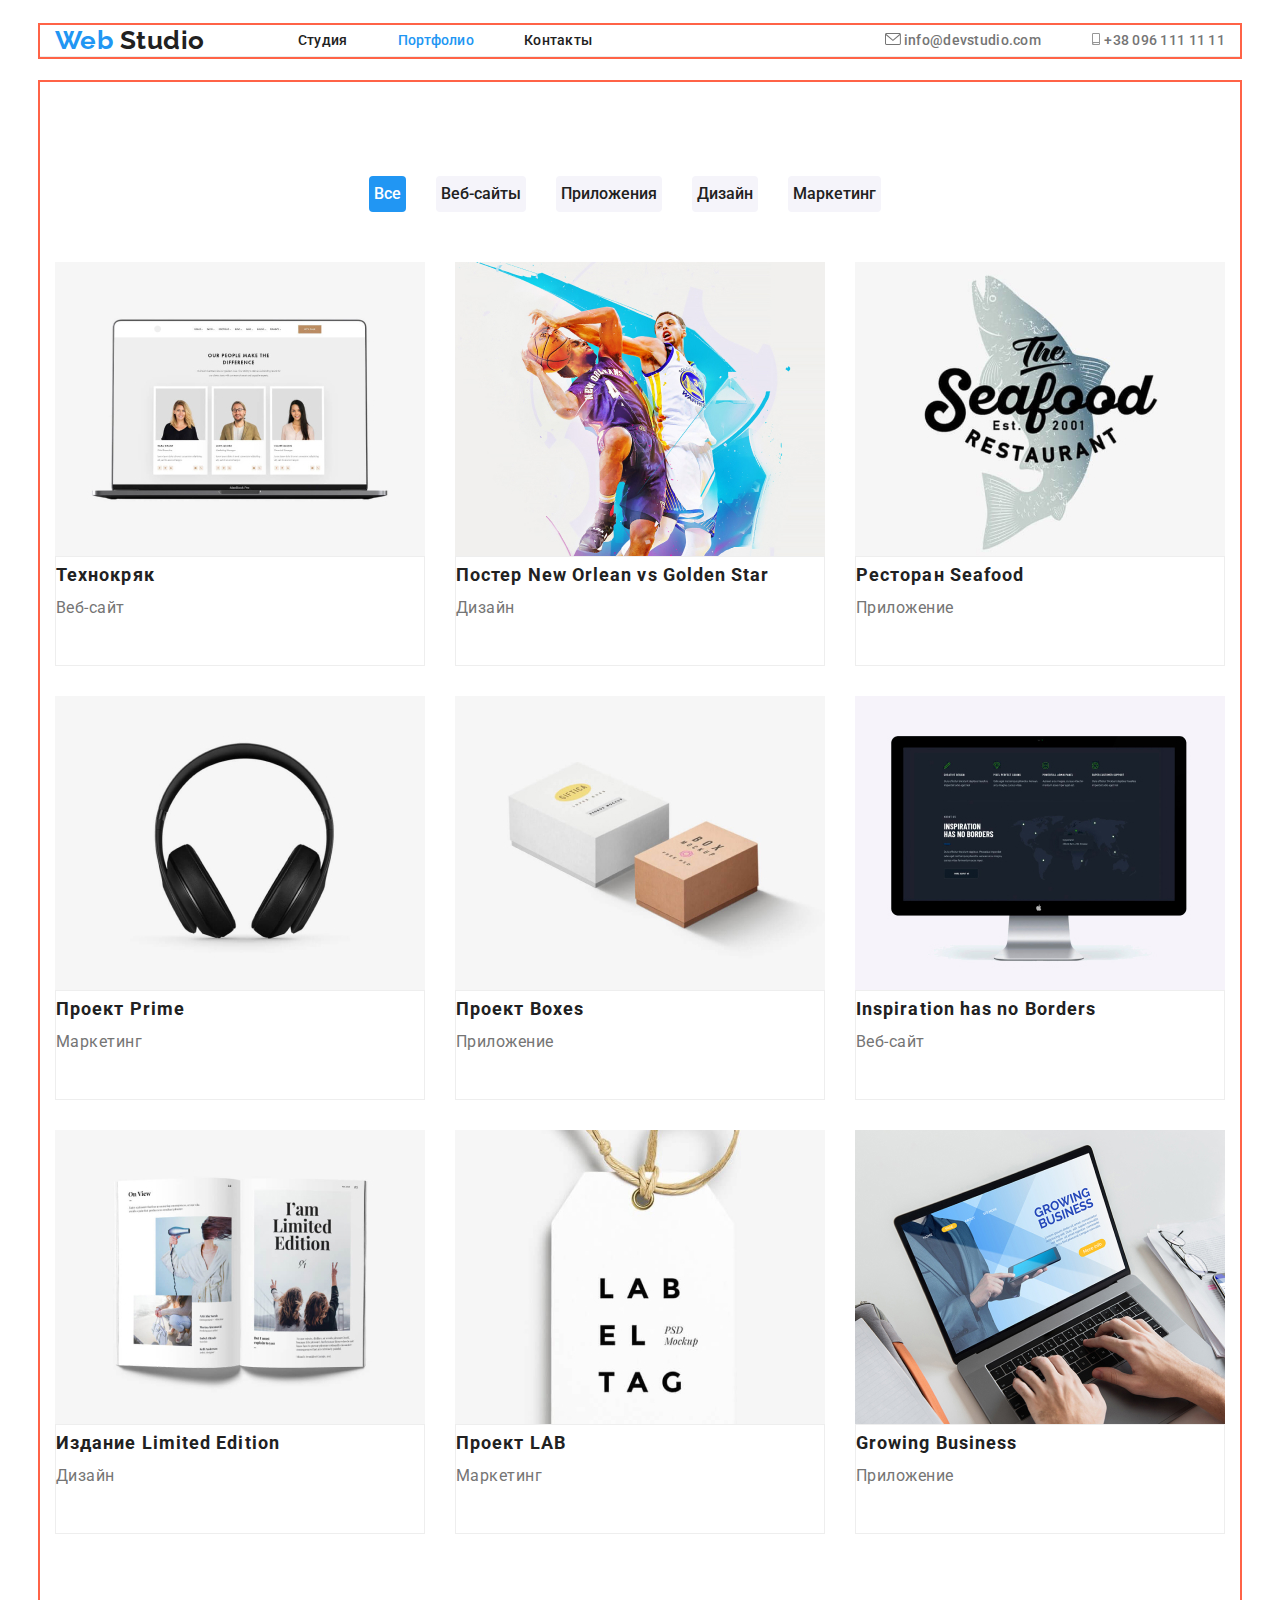
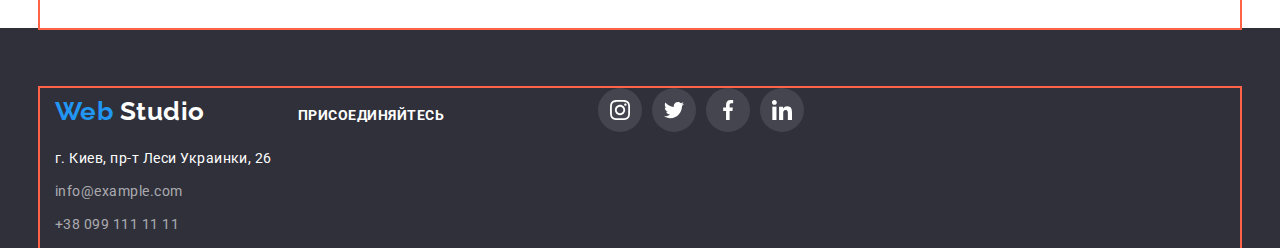
==== commit a6c013e9: "Добавляет оформление иконок" ====
--- a/portfolio.html
+++ b/portfolio.html
@@ -26,7 +26,7 @@
 					<ul class="site-nav">
 						<li class="site-nav-item"><a href="./index.html" class="link">Студия</a></li>
 						<li class="site-nav-item"><a href="./portfolio.html" class="link current">Портфолио</a></li>
-						<li class="site-nav-item"><a href="" class="link current">Контакты</a></li>
+						<li class="site-nav-item"><a href="" class="link">Контакты</a></li>
 					</ul>
 				</nav>
 				<address>
--- a/css/styles.css
+++ b/css/styles.css
@@ -69,6 +69,11 @@
 	justify-content: space-between;
 	border-bottom: 1px solid #ececec;
 }
+/* .header .container::after {
+	content: "";
+	width: 1200px;
+	border: 1px solid #ececec;
+} */
 .navigation {
 	display: flex;
 	align-items: center;
@@ -451,14 +456,15 @@
 	color: var(--primary-white-color);
 	background-color: rgba(255, 255, 255, 0.1);
 }
-.footer-item {
+.footer-join {
 	width: calc((50% - 45px) / 2);
 	justify-content: center;
 	align-items: center;
 	display: inline-block;
 	margin-bottom: 20px;
 }
-.footer-item:not(:last-child) {
+
+.footer-join:not(:last-child) {
 	margin-right: 30px;
 }
 .footer-list-item:not(:last-child) {
@@ -473,8 +479,7 @@
 	height: 20px;
 	fill: currentColor;
 }
-
-.footer-join {
+.footer .footer-join {
 	color: var(--primary-white-color);
 	font-weight: bold;
 	font-size: 14px;
